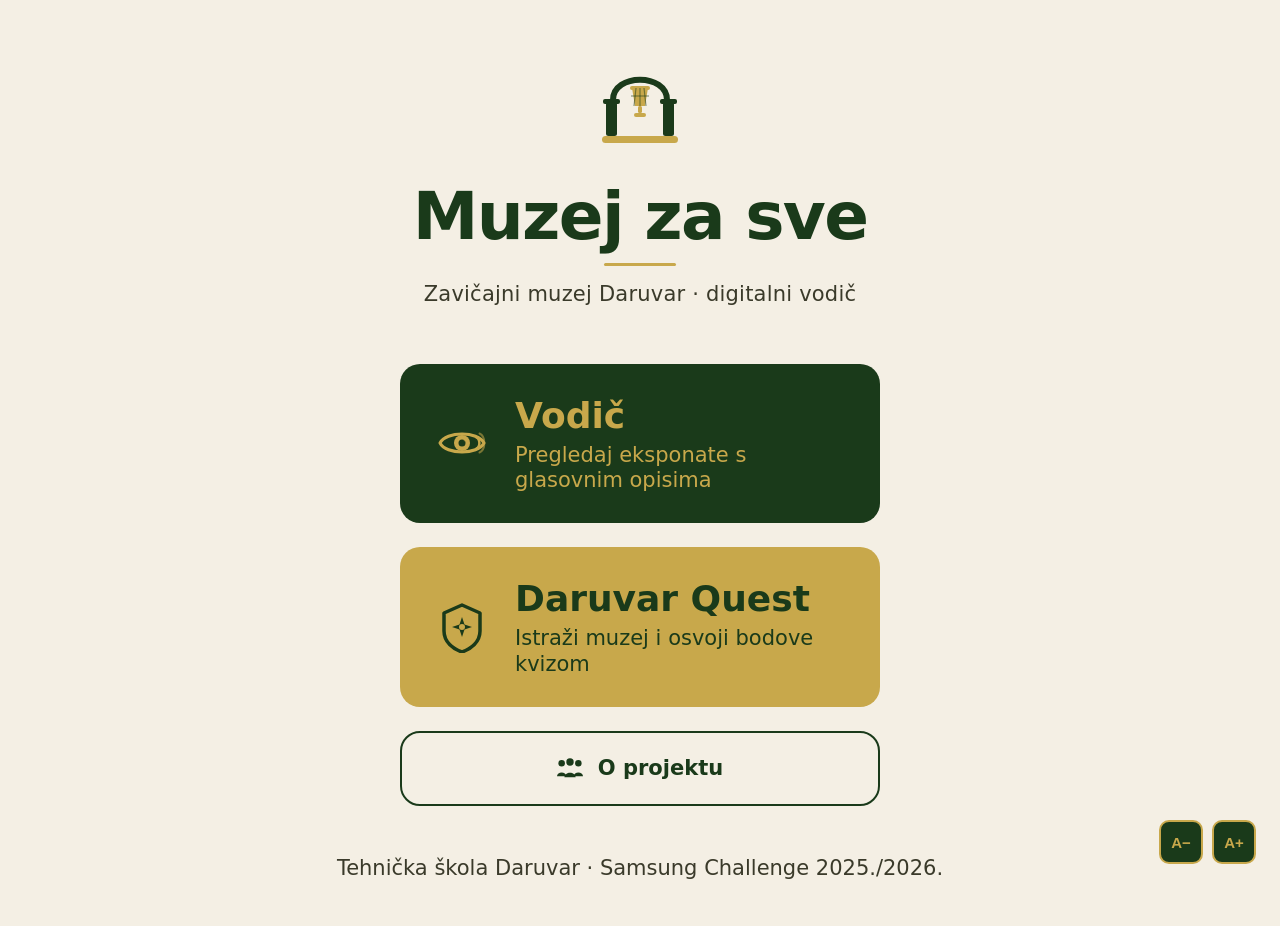
==== index.html @ 8958efc5 "kostur projekta" ====
<!DOCTYPE html>
<html lang="hr">
<head>
  <meta charset="UTF-8">
  <meta name="viewport" content="width=device-width, initial-scale=1.0, user-scalable=yes">
  <meta name="theme-color" content="#1A3A1A">
  <meta name="description" content="Muzej za sve — pristupačni digitalni vodič kroz Zavičajni muzej Daruvar">
  <meta name="apple-mobile-web-app-capable" content="yes">
  <title>Muzej za sve</title>
  <link rel="manifest" href="manifest.json">
  <style>
    /* ─────────────────────────────────────────
       Paleta i varijable
       Jedina datoteka boja — mijenjaj ovdje.
    ───────────────────────────────────────── */
    :root {
      --zelena:        #1A3A1A;
      --zelena-mid:    #2D5C2D;
      --zlatna:        #C8A84B;
      --zlatna-tamna:  #A08535;
      --krem:          #F4EFE4;
      --krem-tamna:    #E5DECA;
      --tekst-sivi:    #3A3A2A;
    }

    /* ─────────────────────────────────────────
       Reset — bez margina, border-box svuda
    ───────────────────────────────────────── */
    *, *::before, *::after {
      box-sizing: border-box;
      margin: 0;
      padding: 0;
    }

    /* ─────────────────────────────────────────
       Tijelo stranice:
       Flexbox stupac, sve centrirano, min. 24px
    ───────────────────────────────────────── */
    body {
      font-family: -apple-system, BlinkMacSystemFont, 'Segoe UI', system-ui, sans-serif;
      background-color: var(--krem);
      color: var(--zelena);
      min-height: 100dvh;
      display: flex;
      flex-direction: column;
      align-items: center;
      padding: 2.5rem 1.25rem 1.75rem;
      font-size: 24px; /* baza: sve rem jedinice računaju od 24px */
      line-height: 1.4;
    }

    /* ─────────────────────────────────────────
       ZAGLAVLJE — logo + naziv + podnaziv
    ───────────────────────────────────────── */
    header {
      text-align: center;
      margin-bottom: 2.25rem;
    }

    /* Logo: rimski luk (Aquae Balissae) s
       Diatretnim peharom unutra                */
    .logo {
      display: inline-block;
      margin-bottom: 1rem;
    }

    .logo-svg {
      width: 88px;
      height: 88px;
      color: var(--zelena);
    }

    h1 {
      font-size: clamp(2rem, 9vw, 2.75rem);
      font-weight: 900;
      color: var(--zelena);
      letter-spacing: -0.025em;
      line-height: 1.05;
    }

    /* Zlatna podcrtana linija ispod naslova */
    h1::after {
      content: '';
      display: block;
      width: 3rem;
      height: 3px;
      background: var(--zlatna);
      margin: 0.5rem auto 0;
      border-radius: 2px;
    }

    .podnaziv {
      margin-top: 0.6rem;
      font-size: 0.875rem; /* 21px — iznad minimuma 20px */
      color: var(--tekst-sivi);
      font-weight: 400;
      letter-spacing: 0.01em;
    }

    /* ─────────────────────────────────────────
       NAVIGACIJA — tri gumba, široko tapkanje
    ───────────────────────────────────────── */
    nav {
      display: flex;
      flex-direction: column;
      gap: 1rem;
      width: 100%;
      max-width: 480px;
      flex: 1;
      justify-content: center;
    }

    /* Zajednička osnova svih gumbova */
    .gumb {
      display: flex;
      align-items: center;
      gap: 1.125rem;
      padding: 1.25rem 1.5rem;
      border-radius: 20px;
      border: none;
      text-decoration: none;
      font-family: inherit;
      font-weight: 700;
      cursor: pointer;
      /* Nema tranzicija ni animacija — zahtjev pristupačnosti */
    }

    /* Focus ring vidljiv samo tipkovnicom */
    .gumb:focus-visible {
      outline: 4px solid var(--zlatna);
      outline-offset: 3px;
    }

    /* ── Vodič: tamnozelena podloga, zlatni sadržaj ── */
    .gumb--vodic {
      background-color: var(--zelena);
      color: var(--zlatna);
      min-height: 96px; /* 2× minimum 44px za lakše tapkanje */
    }

    /* ── Quest: zlatna podloga, zeleni sadržaj ── */
    .gumb--quest {
      background-color: var(--zlatna);
      color: var(--zelena);
      min-height: 96px;
    }

    /* ── O projektu: obris, manji ── */
    .gumb--projekt {
      background-color: transparent;
      color: var(--zelena);
      border: 2px solid var(--zelena);
      min-height: 60px;
      justify-content: center;
      font-size: 0.875rem; /* 21px */
      gap: 0.625rem;
      padding: 0.875rem 1.25rem;
    }

    /* Kontejner za naslov + opis unutar velikih gumba */
    .gumb__tekst {
      text-align: left;
      line-height: 1.2;
    }

    .gumb__naziv {
      font-size: 1.5rem; /* 36px */
      display: block;
    }

    .gumb__opis {
      display: block;
      font-size: 0.875rem; /* 21px */
      font-weight: 400;
      /* A11y: opacity:0.82 davalo ~3.96:1 (PADA AA). Koristimo punu boju. */
      margin-top: 0.25rem;
    }

    /* SVG ikone unutar gumba */
    .gumb__ikona {
      width: 52px;
      height: 52px;
      flex-shrink: 0;
    }

    .gumb__ikona--mala {
      width: 26px;
      height: 26px;
      flex-shrink: 0;
    }

    /* ─────────────────────────────────────────
       PODNOŽJE
    ───────────────────────────────────────── */
    footer {
      margin-top: 2rem;
      text-align: center;
      font-size: 0.875rem; /* 21px */
      /* A11y FIX #5: opacity:0.6 davalo je efektivni kontrast ~3.1:1 (PADA AA).
         Koristimo eksplicitnu boju umjesto opacity smanjivanja. */
      color: var(--tekst-sivi);
    }

    /* ═══════════════════════════════════════════
       A11y FIX #1 — html font-size
       rem je relativan na <html>, ne <body>.
       Bez ove linije: 1rem = 16px (browser default),
       pa 0.875rem = 14px — ispod minimuma 20px!
    ═══════════════════════════════════════════ */
    html { font-size: 24px; }

    /* A11y FIX #2 — Skip link (WCAG 2.4.1)
       Vidljiv samo kad je fokusiran tipkovnicom.
       Preskače navigaciju i ide na glavni sadržaj. */
    .skip-link {
      position: absolute;
      top: -999px;
      left: 0.5rem;
      z-index: 999;
      background: var(--zelena);
      color: var(--zlatna);
      padding: 0.75rem 1.25rem;
      border-radius: 0 0 10px 10px;
      font-size: 1rem;
      font-weight: 700;
      text-decoration: none;
      white-space: nowrap;
    }
    .skip-link:focus { top: 0; }

    /* A11y FIX #3 — Font kontrola (CONTEXT.md WCAG zahtjev)
       Gumbi A− i A+ mijenjaju html font-size →
       sve rem vrijednosti skaliraju proporcionalno. */
    .font-kontrola {
      position: fixed;
      bottom: 1.5rem;
      right: 1rem;
      display: flex;
      gap: 0.375rem;
      z-index: 20;
    }
    .font-kontrola__gumb {
      display: flex;
      align-items: center;
      justify-content: center;
      width: 44px;
      height: 44px;
      background: var(--zelena);
      color: var(--zlatna);
      border: 2px solid var(--zlatna);
      border-radius: 10px;
      /* font-size u px — ne smije se mijenjati s rem skaliranjem */
      font-size: 15px;
      font-weight: 700;
      cursor: pointer;
    }
    .font-kontrola__gumb:disabled { opacity: 0.35; cursor: default; }
    .font-kontrola__gumb:focus-visible {
      outline: 3px solid var(--zlatna);
      outline-offset: 2px;
    }

  </style>
</head>
<body>

  <!-- A11y FIX #2 — Skip link: prelazi direktno na sadržaj (WCAG 2.4.1) -->
  <a class="skip-link" href="#sadrzaj">Preskoči na sadržaj</a>

  <!-- ══════════════════════════════════════
       ZAGLAVLJE
       Logo referira na rimski luk Aquae Balissae
       s Diatretnim peharom — najvrednijem eksponatu.
  ══════════════════════════════════════ -->
  <header>
    <div class="logo" aria-hidden="true">
      <svg class="logo-svg" viewBox="0 0 88 88" fill="none" xmlns="http://www.w3.org/2000/svg">
        <!-- Tlo -->
        <rect x="6" y="76" width="76" height="7" rx="3.5" fill="var(--zlatna)"/>
        <!-- Lijevi stup -->
        <rect x="10" y="42" width="11" height="34" rx="2.5" fill="currentColor"/>
        <!-- Desni stup -->
        <rect x="67" y="42" width="11" height="34" rx="2.5" fill="currentColor"/>
        <!-- Kapitel lijevog stupa -->
        <rect x="7" y="39" width="17" height="5" rx="2" fill="currentColor"/>
        <!-- Kapitel desnog stupa -->
        <rect x="64" y="39" width="17" height="5" rx="2" fill="currentColor"/>
        <!-- Rimski luk -->
        <path d="M17 40 C17 13 71 13 71 40" stroke="currentColor" stroke-width="6"
              fill="none" stroke-linecap="butt"/>
        <!-- Diatretni pehar — silueta unutar luka -->
        <!-- Tijelo pehara -->
        <path d="M36 28 L52 28 L49 46 L39 46 Z" fill="var(--zlatna)"/>
        <!-- Obod (rim) -->
        <rect x="34" y="26" width="20" height="4" rx="2" fill="var(--zlatna)"/>
        <!-- Nožica -->
        <rect x="42" y="46" width="4" height="7" rx="1.5" fill="var(--zlatna)"/>
        <!-- Baza -->
        <rect x="38" y="53" width="12" height="4" rx="2" fill="var(--zlatna)"/>
        <!-- Mrežasti uzorak na peharu (referenca na "diatreta" tehniku) -->
        <line x1="40" y1="28" x2="38" y2="46" stroke="var(--zelena)" stroke-width="1.2" opacity="0.5"/>
        <line x1="44" y1="28" x2="44" y2="46" stroke="var(--zelena)" stroke-width="1.2" opacity="0.5"/>
        <line x1="48" y1="28" x2="50" y2="46" stroke="var(--zelena)" stroke-width="1.2" opacity="0.5"/>
        <line x1="35" y1="36" x2="53" y2="36" stroke="var(--zelena)" stroke-width="1.2" opacity="0.5"/>
      </svg>
    </div>

    <h1>Muzej za sve</h1>
    <p class="podnaziv">Zavičajni muzej Daruvar &middot; digitalni vodič</p>
  </header>


  <!-- ══════════════════════════════════════
       NAVIGACIJA — A11y FIX #4: <main> landmark
       Maksimalno 4 opcije po ekranu (WCAG zahtjev).
       Gumbi daleko iznad minimuma 44×44 px.
  ══════════════════════════════════════ -->
  <main id="sadrzaj">
  <nav aria-label="Odaberi način korištenja">

    <!-- ── MOD 1: Vodič ── -->
    <a href="vodic/index.html"
       class="gumb gumb--vodic"
       aria-label="Otvori Vodič — pristupačni pregled eksponata s glasovnim opisima">

      <!-- Oko + zvučni valovi = vidjeti + čuti (TTS) -->
      <svg class="gumb__ikona" viewBox="0 0 52 52" fill="none"
           xmlns="http://www.w3.org/2000/svg" aria-hidden="true">
        <!-- Oblik oka -->
        <path d="M4 26 C10 14 42 14 48 26 C42 38 10 38 4 26 Z"
              stroke="currentColor" stroke-width="3" fill="none" stroke-linejoin="round"/>
        <!-- Šarenica -->
        <circle cx="26" cy="26" r="8" fill="currentColor"/>
        <!-- Zjenica — boja pozadine, daje dubinu -->
        <circle cx="26" cy="26" r="3.5" fill="#1A3A1A"/>
        <!-- Odsjaj -->
        <circle cx="29" cy="23" r="1.5" fill="currentColor" opacity="0.4"/>
        <!-- Zvučni valovi desno — znak TTS-a -->
        <path d="M40 20 C44.5 22 44.5 30 40 32"
              stroke="currentColor" stroke-width="2.5" stroke-linecap="round" fill="none"/>
        <path d="M43.5 16.5 C50 19.5 50 32.5 43.5 35.5"
              stroke="currentColor" stroke-width="2" stroke-linecap="round" fill="none" opacity="0.55"/>
      </svg>

      <span class="gumb__tekst">
        <span class="gumb__naziv">Vodič</span>
        <span class="gumb__opis">Pregledaj eksponate s glasovnim opisima</span>
      </span>
    </a>

    <!-- ── MOD 2: Daruvar Quest ── -->
    <a href="quest/index.html"
       class="gumb gumb--quest"
       aria-label="Otvori Daruvar Quest — interaktivni kviz za posjetitelje muzeja">

      <!-- Štit s kompasnom zvijezdom = avantura + orijentacija kroz povijest -->
      <svg class="gumb__ikona" viewBox="0 0 52 52" fill="none"
           xmlns="http://www.w3.org/2000/svg" aria-hidden="true">
        <!-- Štit -->
        <path d="M26 4 L44 12 L44 30 C44 41 35 48 26 51 C17 48 8 41 8 30 L8 12 Z"
              fill="none" stroke="currentColor" stroke-width="3.5" stroke-linejoin="round"/>
        <!-- Kompasna zvijezda unutar štita — 8 krakova -->
        <path d="M26 16 L28.5 23.5 L36 26 L28.5 28.5 L26 36 L23.5 28.5 L16 26 L23.5 23.5 Z"
              fill="currentColor"/>
        <!-- Mali krug u centru -->
        <circle cx="26" cy="26" r="3" fill="var(--zlatna)"/>
      </svg>

      <span class="gumb__tekst">
        <span class="gumb__naziv">Daruvar Quest</span>
        <span class="gumb__opis">Istraži muzej i osvoji bodove kvizom</span>
      </span>
    </a>

    <!-- ── MOD 3: O projektu ── -->
    <a href="o-projektu/index.html"
       class="gumb gumb--projekt"
       aria-label="Saznaj više o projektu Muzej za sve — tim, partneri i ciljevi">

      <!-- Tri osobe = tim od 3 učenika koji su projekt napravili -->
      <svg class="gumb__ikona--mala" viewBox="0 0 28 22" fill="none"
           xmlns="http://www.w3.org/2000/svg" aria-hidden="true">
        <!-- Lijeva osoba -->
        <circle cx="5" cy="6" r="3.5" fill="currentColor"/>
        <path d="M0 20 C0 14.5 10 14.5 10 20" fill="currentColor"/>
        <!-- Desna osoba -->
        <circle cx="23" cy="6" r="3.5" fill="currentColor"/>
        <path d="M18 20 C18 14.5 28 14.5 28 20" fill="currentColor"/>
        <!-- Srednja osoba (istaknuta) -->
        <circle cx="14" cy="4.5" r="4" fill="currentColor"/>
        <path d="M8 21 C8 14.5 20 14.5 20 21" fill="currentColor"/>
      </svg>

      O projektu
    </a>

  </nav>
  </main>


  <!-- ══════════════════════════════════════
       PODNOŽJE
  ══════════════════════════════════════ -->
  <footer>
    <p>Tehnička škola Daruvar &middot; Samsung Challenge 2025./2026.</p>
  </footer>


  <!-- ══════════════════════════════════════
       KONTROLA FONTA — A11y FIX #3 (CONTEXT.md)
       A− / A+ mijenjaju html font-size pa se
       sve rem vrijednosti skaliraju zajedno.
       Indeks se pamti u localStorage.
  ══════════════════════════════════════ -->
  <div class="font-kontrola" role="group" aria-label="Veličina slova">
    <button class="font-kontrola__gumb"
            id="font-manji"
            aria-label="Smanji slova"
            onclick="promijeniFont(-1)">A−</button>
    <button class="font-kontrola__gumb"
            id="font-veci"
            aria-label="Povećaj slova"
            onclick="promijeniFont(+1)">A+</button>
  </div>

  <script>
    /* ── Font kontrola — CONTEXT.md WCAG zahtjev ──
       Četiri koraka: 20 / 24 / 28 / 32 px.
       Zadana vrijednost: indeks 1 = 24 px.       */
    const FONT_VELICINE = [20, 24, 28, 32];
    let fontIndeks = parseInt(localStorage.getItem('muzej_font_indeks') ?? '1', 10);
    if (fontIndeks < 0 || fontIndeks >= FONT_VELICINE.length) fontIndeks = 1;

    function primijeniFontVelicinu() {
      document.documentElement.style.fontSize = FONT_VELICINE[fontIndeks] + 'px';
      document.getElementById('font-manji').disabled = (fontIndeks === 0);
      document.getElementById('font-veci').disabled  = (fontIndeks === FONT_VELICINE.length - 1);
    }

    function promijeniFont(smjer) {
      fontIndeks = Math.max(0, Math.min(FONT_VELICINE.length - 1, fontIndeks + smjer));
      localStorage.setItem('muzej_font_indeks', fontIndeks);
      primijeniFontVelicinu();
    }

    primijeniFontVelicinu(); /* Primijeni odmah pri učitavanju */
  </script>


  <!-- ══════════════════════════════════════
       SERVICE WORKER — Offline podrška (točka 7)

       Što radi:
       1. Provjerava podržava li browser SW
       2. Registrira service-worker.js
       3. Čeka da SW bude spreman (navigator.serviceWorker.ready)
       4. Na konzoli ispisuje status — korisno za debug

       Zašto 'defer' ili kraj body-a?
       → SW registracija ne smije blokirati render stranice.
         Stavljamo je na kraj body-a da se stranica učita
         odmah, a SW registrira u pozadini.
  ══════════════════════════════════════ -->
  <script>
    if ('serviceWorker' in navigator) {
      /* Registracija se pokreće tek kad je stranica potpuno učitana */
      window.addEventListener('load', () => {
        navigator.serviceWorker
          .register('./service-worker.js')
          .then(registracija => {
            console.log('[SW] Registriran uspješno. Scope:', registracija.scope);
          })
          .catch(greska => {
            /* Greška registracije ne smije srušiti aplikaciju */
            console.warn('[SW] Registracija nije uspjela:', greska);
          });
      });
    }
  </script>

<!-- A11y audit: PASS -->
</body>
</html>
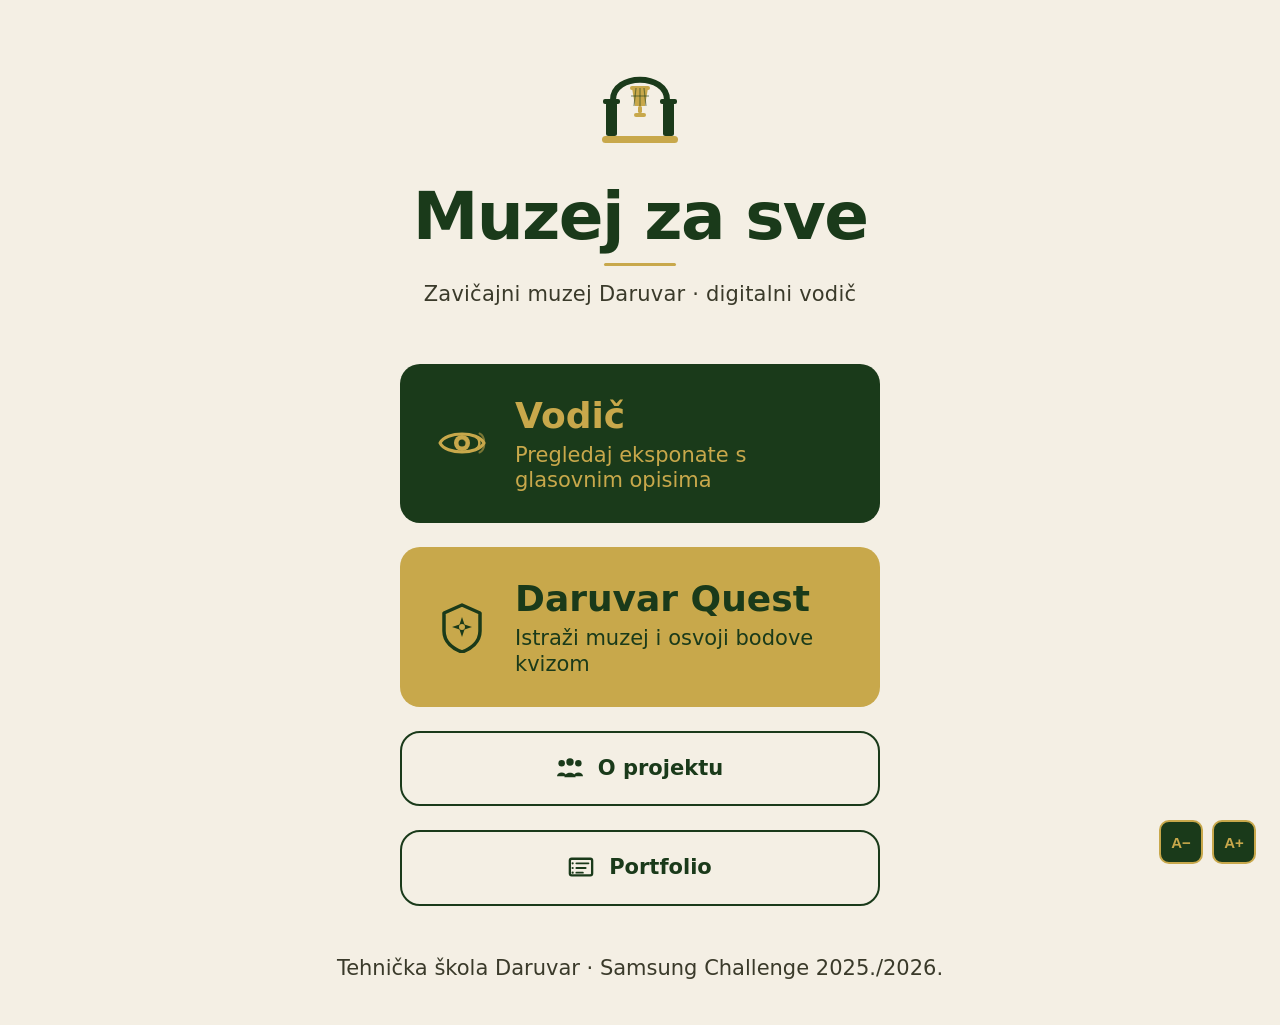
==== commit 7867846b: "dodan portfolio" ====
--- a/index.html
+++ b/index.html
@@ -394,6 +394,25 @@
       O projektu
     </a>
 
+    <!-- ── MOD 4: Portfolio ── -->
+    <a href="portfolio/index.html"
+       class="gumb gumb--projekt"
+       aria-label="Otvori portfolio — dokumentacija procesa za Samsung Challenge">
+
+      <svg class="gumb__ikona--mala" viewBox="0 0 28 22" fill="none"
+           xmlns="http://www.w3.org/2000/svg" aria-hidden="true">
+        <rect x="2" y="1" width="24" height="18" rx="2" stroke="currentColor" stroke-width="2.5" fill="none"/>
+        <line x1="9" y1="6" x2="22" y2="6" stroke="currentColor" stroke-width="2" stroke-linecap="round"/>
+        <line x1="9" y1="11" x2="19" y2="11" stroke="currentColor" stroke-width="2" stroke-linecap="round"/>
+        <line x1="9" y1="16" x2="16" y2="16" stroke="currentColor" stroke-width="2" stroke-linecap="round"/>
+        <circle cx="5" cy="6" r="1.2" fill="currentColor"/>
+        <circle cx="5" cy="11" r="1.2" fill="currentColor"/>
+        <circle cx="5" cy="16" r="1.2" fill="currentColor"/>
+      </svg>
+
+      Portfolio
+    </a>
+
   </nav>
   </main>
 
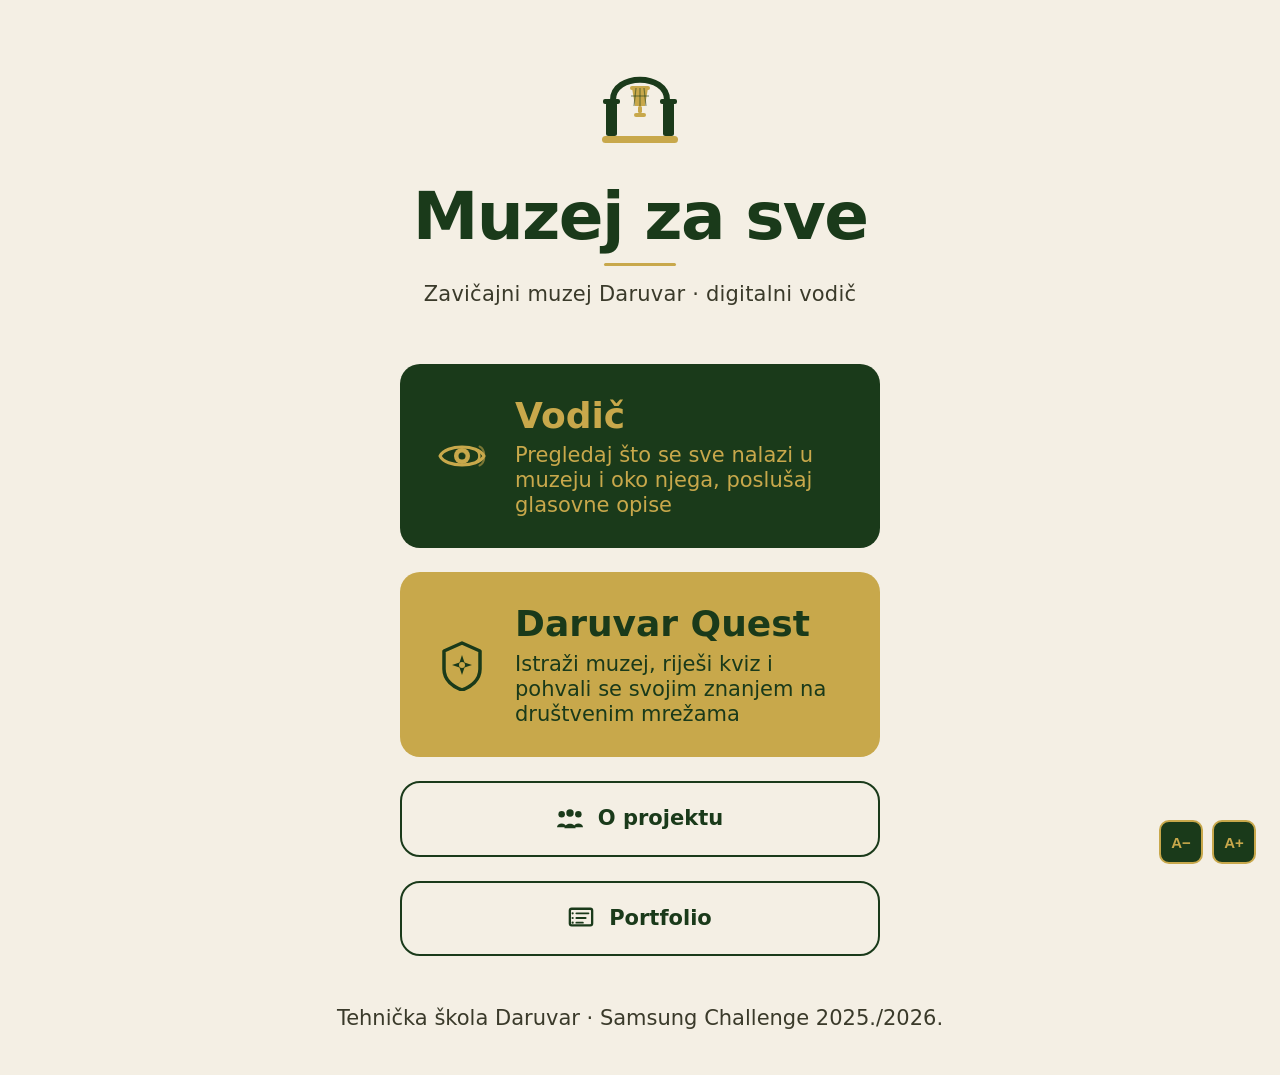
==== commit f4a81734: "dodane slike za hero sekcije" ====
--- a/index.html
+++ b/index.html
@@ -4,6 +4,7 @@
   <meta charset="UTF-8">
   <meta name="viewport" content="width=device-width, initial-scale=1.0, user-scalable=yes">
   <meta name="theme-color" content="#1A3A1A">
+  <link rel="icon" type="image/x-icon" href="favicon.png">
   <meta name="description" content="Muzej za sve — pristupačni digitalni vodič kroz Zavičajni muzej Daruvar">
   <meta name="apple-mobile-web-app-capable" content="yes">
   <title>Muzej za sve</title>
@@ -344,7 +345,7 @@
 
       <span class="gumb__tekst">
         <span class="gumb__naziv">Vodič</span>
-        <span class="gumb__opis">Pregledaj eksponate s glasovnim opisima</span>
+        <span class="gumb__opis">Pregledaj što se sve nalazi u muzeju i oko njega, poslušaj glasovne opise</span>
       </span>
     </a>
 
@@ -368,7 +369,7 @@
 
       <span class="gumb__tekst">
         <span class="gumb__naziv">Daruvar Quest</span>
-        <span class="gumb__opis">Istraži muzej i osvoji bodove kvizom</span>
+        <span class="gumb__opis">Istraži muzej, riješi kviz i pohvali se svojim znanjem na društvenim mrežama</span>
       </span>
     </a>
 
